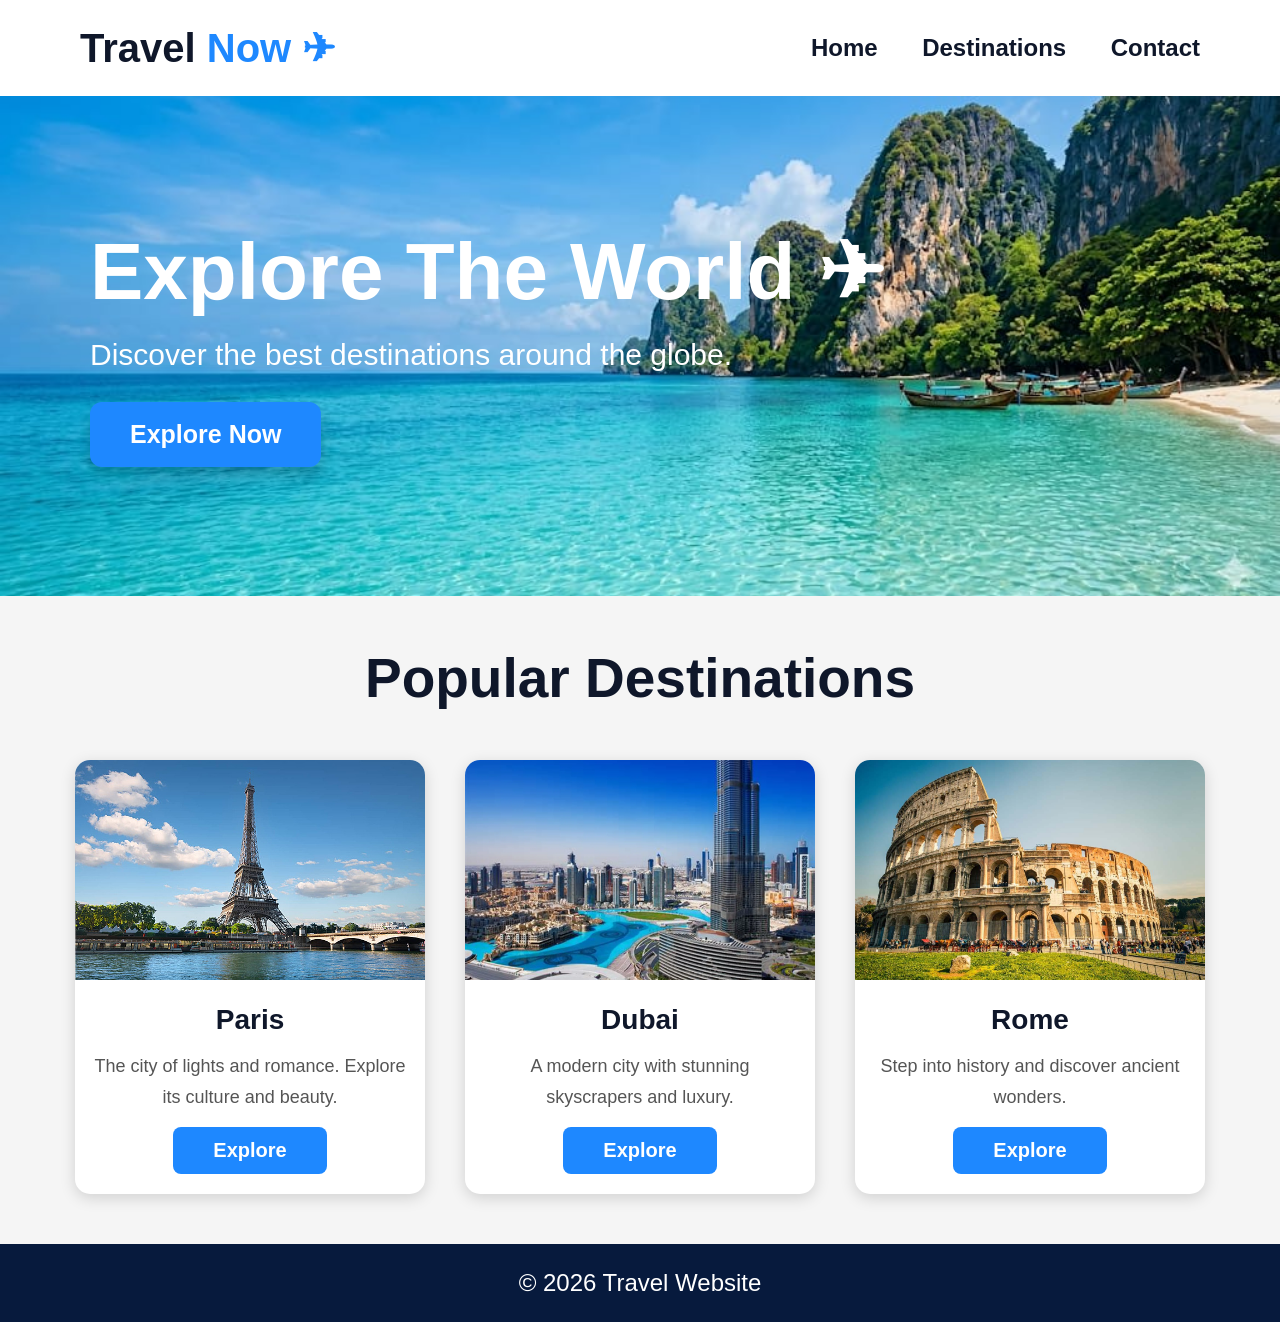
==== index.html @ f2f96668 "Add files via upload" ====
<!DOCTYPE html>
<html lang="en">
<head>
    <meta charset="UTF-8">
    <meta name="viewport" content="width=device-width, initial-scale=1.0">
    <title>TravelNow</title>
    <link rel="stylesheet" href="style.css">
</head>
<body>

    <!-- Navbar -->
    <header>
        <div class="logo">
            <h1>Travel<span> Now ✈</span></h1>
        </div>

        <nav>
            <a href="#home">Home</a>
            <a href="#destinations">Destinations</a>
            <a href="#contact">Contact</a>
        </nav>
    </header>

    <!-- Hero Section -->
    <section class="hero" id="home">
        <div class="hero-content">
            <h2>Explore The World ✈</h2>
            <p>Discover the best destinations around the globe.</p>
            <button>Explore Now</button>
        </div>
    </section>

    <!-- Destinations Section -->
    <section class="destinations" id="destinations">

        <h2>Popular Destinations</h2>

        <div class="cards">

            <!-- Paris -->
            <div class="card">
                <img src="paris.jpg" alt="Paris">
                <h3>Paris </h3>
                <p>
                    The city of lights and romance.
                    Explore its culture and beauty.
                </p>
                  <a href="Explore paris.html">Explore</a>
            </div>

            <!-- Dubai -->
            <div class="card">
                <img src="Dubai.webp" alt="Dubai">
                <h3>Dubai </h3>
                <p>
                    A modern city with stunning
                    skyscrapers and luxury.
                </p>
                 <a href="Explore Dubai.html">Explore</a>
            </div>

            <!-- Rome -->
            <div class="card">
                <img src="Rome.jpg" alt="Rome">
                <h3>Rome </h3>
                <p>
                    Step into history and discover
                    ancient wonders.
                </p>
                <a href="Explore Rome.html">Explore</a>
            </div>

        </div>

    </section>

    <!-- Footer -->
    <footer id="contact">
        <p>© 2026 Travel Website</p>
    </footer>

</body>
</html>
---- style.css ----
*{
    margin: 0;
    padding: 0;
    box-sizing: border-box;
    font-family: Arial, sans-serif;
}

html{
    scroll-behavior: smooth;
}

body{
    background-color: #f5f5f5;
}

/* Navbar */

header{
    display: flex;
    justify-content: space-between;
    align-items: center;
    padding: 25px 80px;
    background: white;
}

.logo h1{
    font-size: 40px;
    color: #0f172a;
}

.logo span{
    color: #1e88ff;
}

nav a{
    text-decoration: none;
    margin-left: 40px;
    color: #0f172a;
    font-size: 24px;
    font-weight: bold;
    transition: 0.3s;
}

nav a:hover{
    color: #1e88ff;
}

/* Hero Section */

.hero{
    height: 500px;
    background-image:url(home.jpeg) ;
    background-size: cover;
    background-position: center;
    display: flex;
    align-items: center;
    padding-left: 90px;
}

.hero-content h2{
    font-size: 80px;
    color: white;
    margin-bottom: 20px;
}

.hero-content p{
    font-size: 30px;
    color: white;
    margin-bottom: 30px;
}

.hero-content button{
    padding: 18px 40px;
    border: none;
    border-radius: 12px;
    background: #1e88ff;
    color: white;
    font-size: 25px;
    font-weight: bold;
    cursor: pointer;
    box-shadow: 0 8px 15px rgba(0,0,0,.2);
}

.hero-content button:hover{
    background: #0066ff;
}

/* Destinations */

.destinations{
    padding: 50px;
    text-align: center;
}

.destinations h2{
    font-size: 55px;
    color: #0f172a;
    margin-bottom: 50px;
}

.cards{
    display: flex;
    justify-content: center;
    gap: 40px;
    flex-wrap: wrap;
}

.card{
    width: 350px;
    background: white;
    border-radius: 15px;
    overflow: hidden;
    box-shadow: 0 4px 15px rgba(0,0,0,.15);
}

.card img{
    width: 100%;
    height: 220px;
    object-fit: cover;
}

.card h3{
    font-size: 28px;
    color: #0f172a;
    margin-top: 20px;
}

.card p{
    font-size: 18px;
    color: #555;
    line-height: 1.7;
    padding: 15px;
}

.card a{
   text-decoration: none;
   display: inline-block;
    margin-bottom: 20px;
    padding: 12px 40px;
    border: none;
    border-radius: 8px;
    background: #1e88ff;
    color: white;
    font-size: 20px;
    font-weight: bold;
    cursor: pointer;
}

.card a:hover{
    background: #0066ff;
}

/* Footer */

footer{
    background: #071a3d;
    color: white;
    text-align: center;
    padding: 25px;
    font-size: 24px;
}




/* For tablets and small screens */
@media (max-width: 768px) {
    header {
        flex-direction: column;
        padding: 20px 40px;
    }

    .logo h1 {
        font-size: 32px;
    }

    nav {
        margin-top: 20px;
        display: flex;
        flex-direction: column;
    }

    nav a {
        margin: 10px 0;
    }

    .hero {
        height: 350px;
        flex-direction: column;
        justify-content: center;
        padding: 20px;
        text-align: center;
    }

    .hero-content h2 {
        font-size: 50px;
    }

    .hero-content p {
        font-size: 24px;
    }

    .cards {
        flex-direction: column;
        gap: 30px;
    }

    .card {
        width: 100%;
    }

    .card img {
        height: 200px;
    }

    .card h3 {
        font-size: 24px;
    }

    .card p {
        font-size: 16px;
    }

    .card button {
        font-size: 18px;
    }
}

/* For mobile screens */
@media (max-width: 480px) {
    .hero-content h2 {
        font-size: 36px;
    }

    .hero-content p {
        font-size: 18px;
    }

    nav a {
        font-size: 20px;
        margin: 8px 0;
    }

    .hero {
        padding: 15px;
    }

    .cards {
        gap: 20px;
    }
}
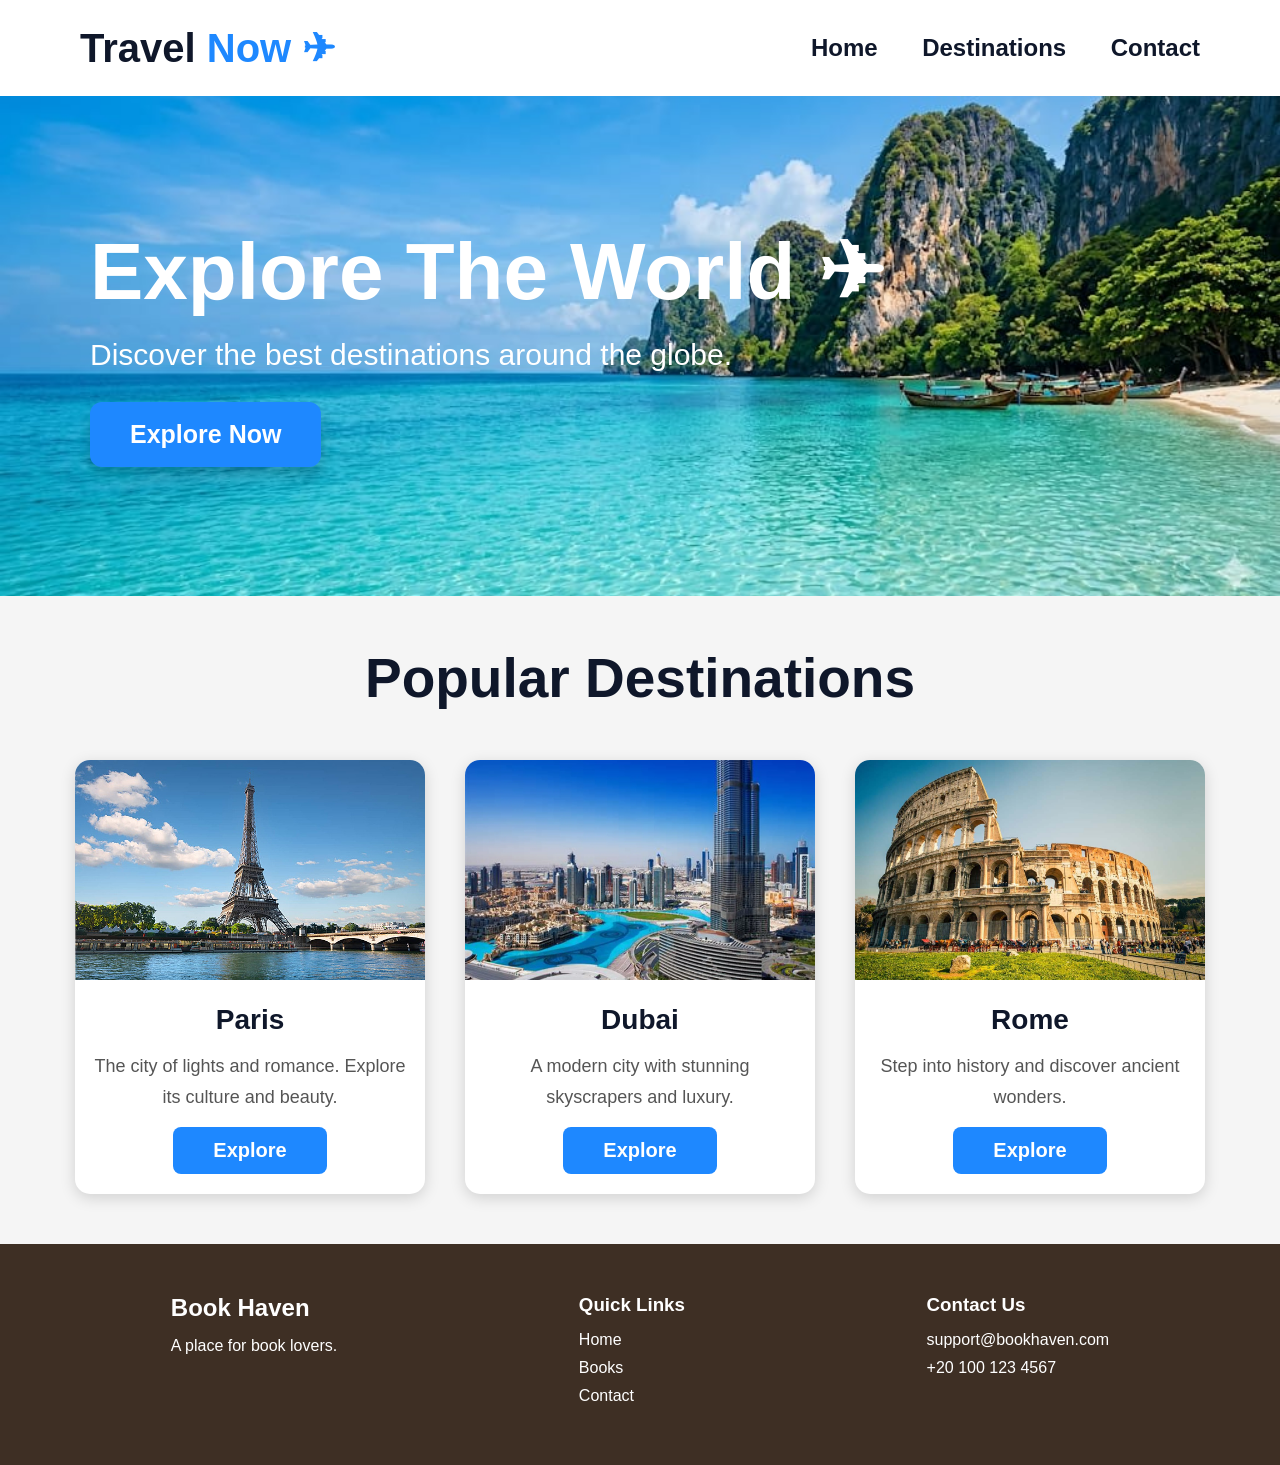
==== commit 1cc588e4: "Add files via upload" ====
--- a/index.html
+++ b/index.html
@@ -73,11 +73,31 @@
         </div>
 
     </section>
+              
+    <!-- Footer -->
+    <section id="Contact">
+<footer>
 
-    <!-- Footer -->
-    <footer id="contact">
-        <p>© 2026 Travel Website</p>
-    </footer>
+    <div>
+        <h2>Book Haven</h2>
+        <p>A place for book lovers.</p>
+    </div>
+
+    <div>
+        <h3>Quick Links</h3>
+        <p>Home</p>
+        <p>Books</p>
+        <p>Contact</p>
+    </div>
+
+    <div>
+        <h3>Contact Us</h3>
+        <p>support@bookhaven.com</p>
+        <p>+20 100 123 4567</p>
+    </div>
+
+</footer>
+</section>
 
 </body>
 </html>
--- a/style.css
+++ b/style.css
@@ -153,12 +153,23 @@
 /* Footer */
 
 footer{
-    background: #071a3d;
-    color: white;
-    text-align: center;
-    padding: 25px;
-    font-size: 24px;
-}
+    background-color: #3e2f24;
+    color: white;
+    padding: 50px;
+    display: flex;
+    justify-content: space-around;
+    flex-wrap: wrap;
+}
+
+footer h2,
+footer h3{
+    margin-bottom: 15px;
+}
+
+footer p{
+    margin-bottom: 10px;
+}
+
 
 
 
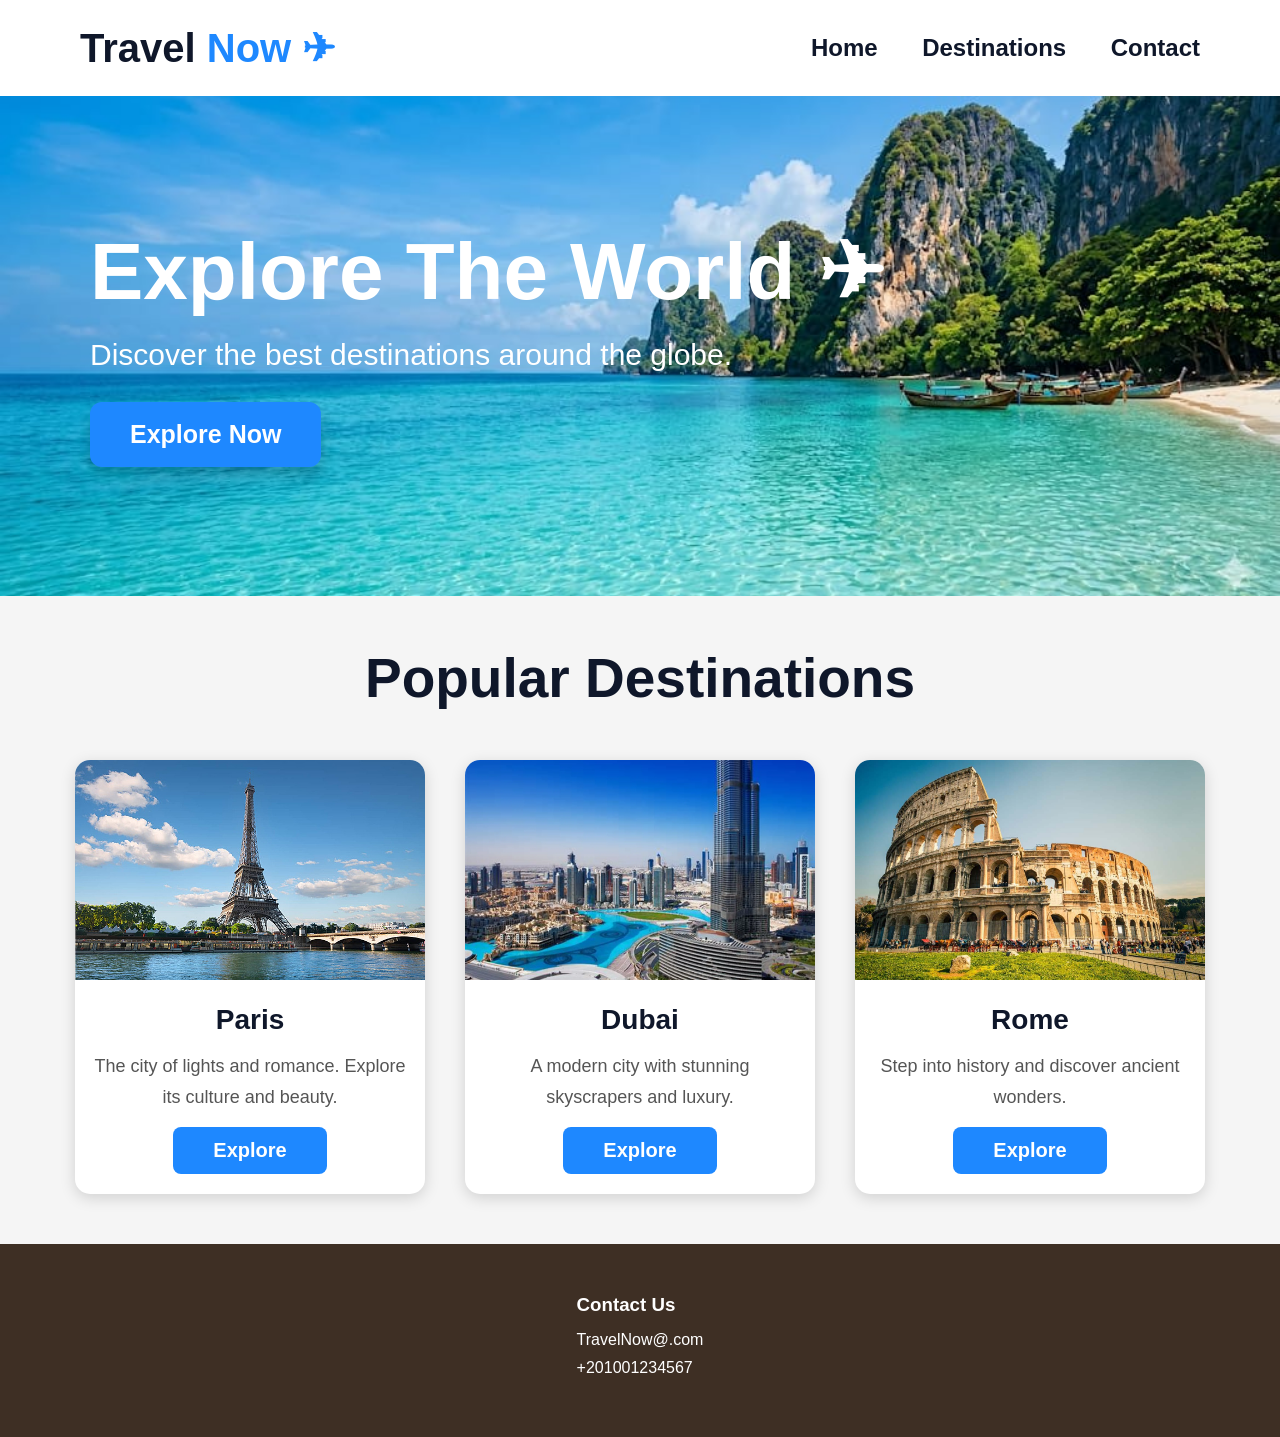
==== commit 3b531ac9: "Add files via upload" ====
--- a/index.html
+++ b/index.html
@@ -78,22 +78,11 @@
     <section id="Contact">
 <footer>
 
-    <div>
-        <h2>Book Haven</h2>
-        <p>A place for book lovers.</p>
-    </div>
-
-    <div>
-        <h3>Quick Links</h3>
-        <p>Home</p>
-        <p>Books</p>
-        <p>Contact</p>
-    </div>
-
+    
     <div>
         <h3>Contact Us</h3>
-        <p>support@bookhaven.com</p>
-        <p>+20 100 123 4567</p>
+        <p>TravelNow@.com</p>
+        <p>+201001234567</p>
     </div>
 
 </footer>
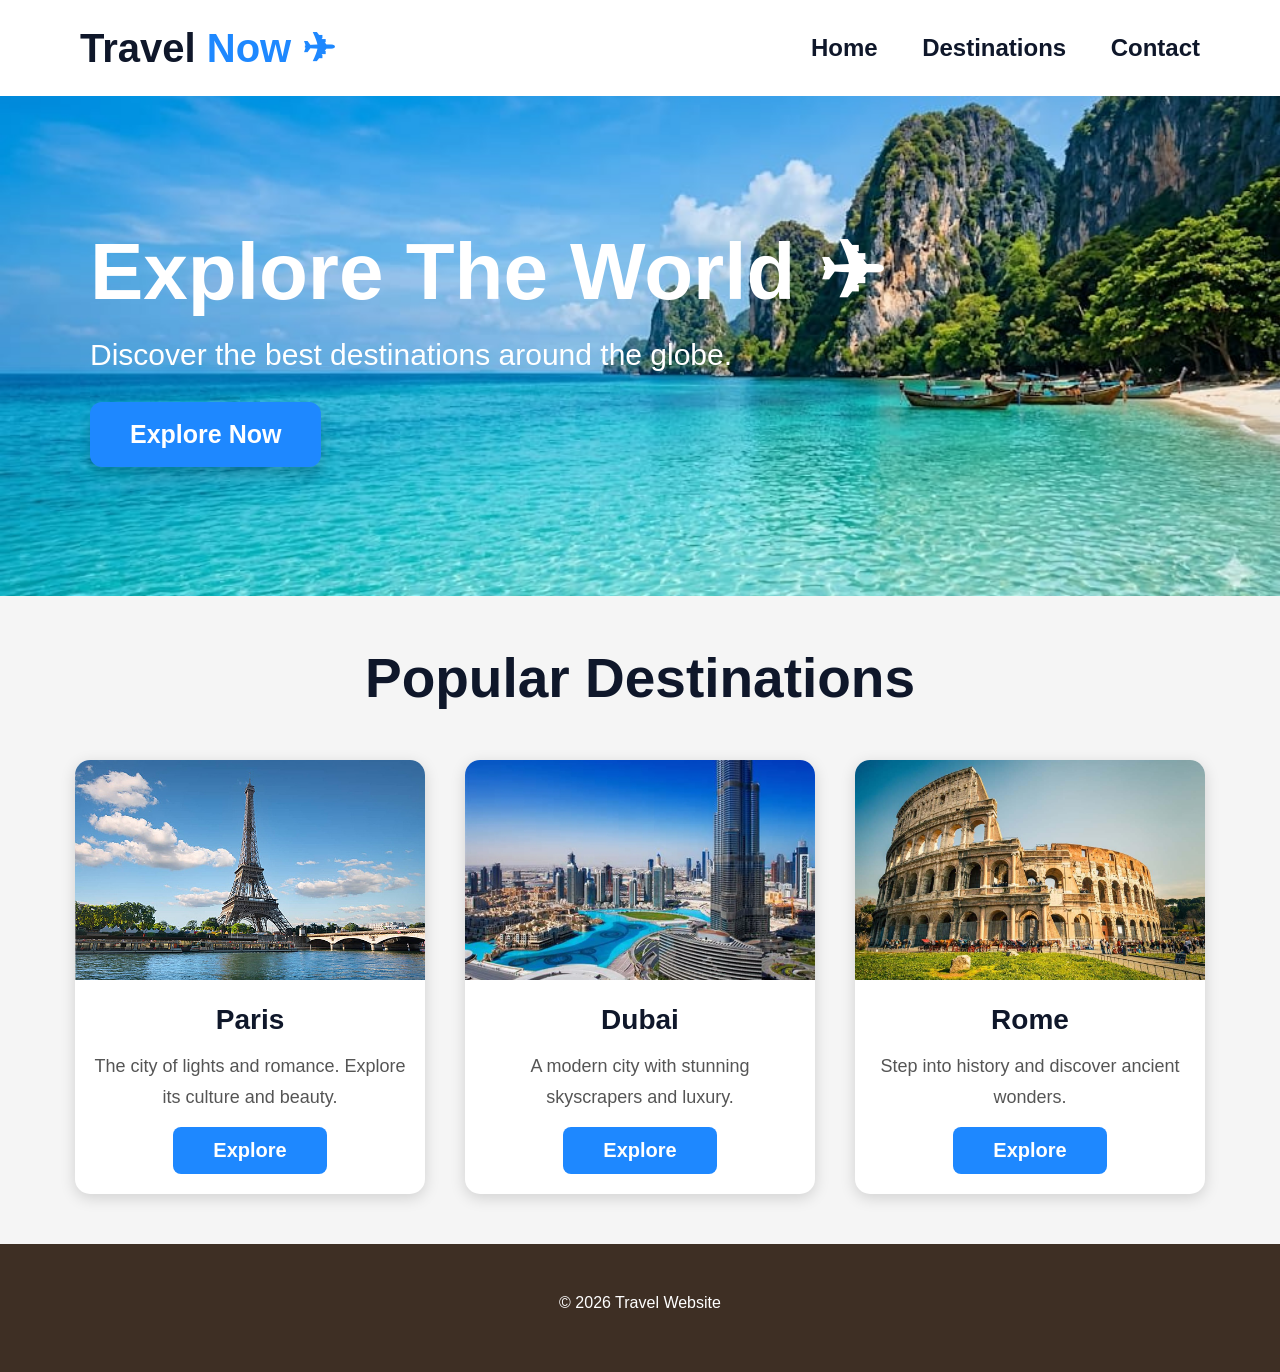
==== commit 842ba9b3: "Add files via upload" ====
--- a/index.html
+++ b/index.html
@@ -75,17 +75,13 @@
     </section>
               
     <!-- Footer -->
-    <section id="Contact">
-<footer>
 
-    
-    <div>
-        <h3>Contact Us</h3>
-        <p>TravelNow@.com</p>
-        <p>+201001234567</p>
-    </div>
+        <footer id="contact">
+        <p>© 2026 Travel Website</p>
+    </footer>
 
-</footer>
+
+
 </section>
 
 </body>
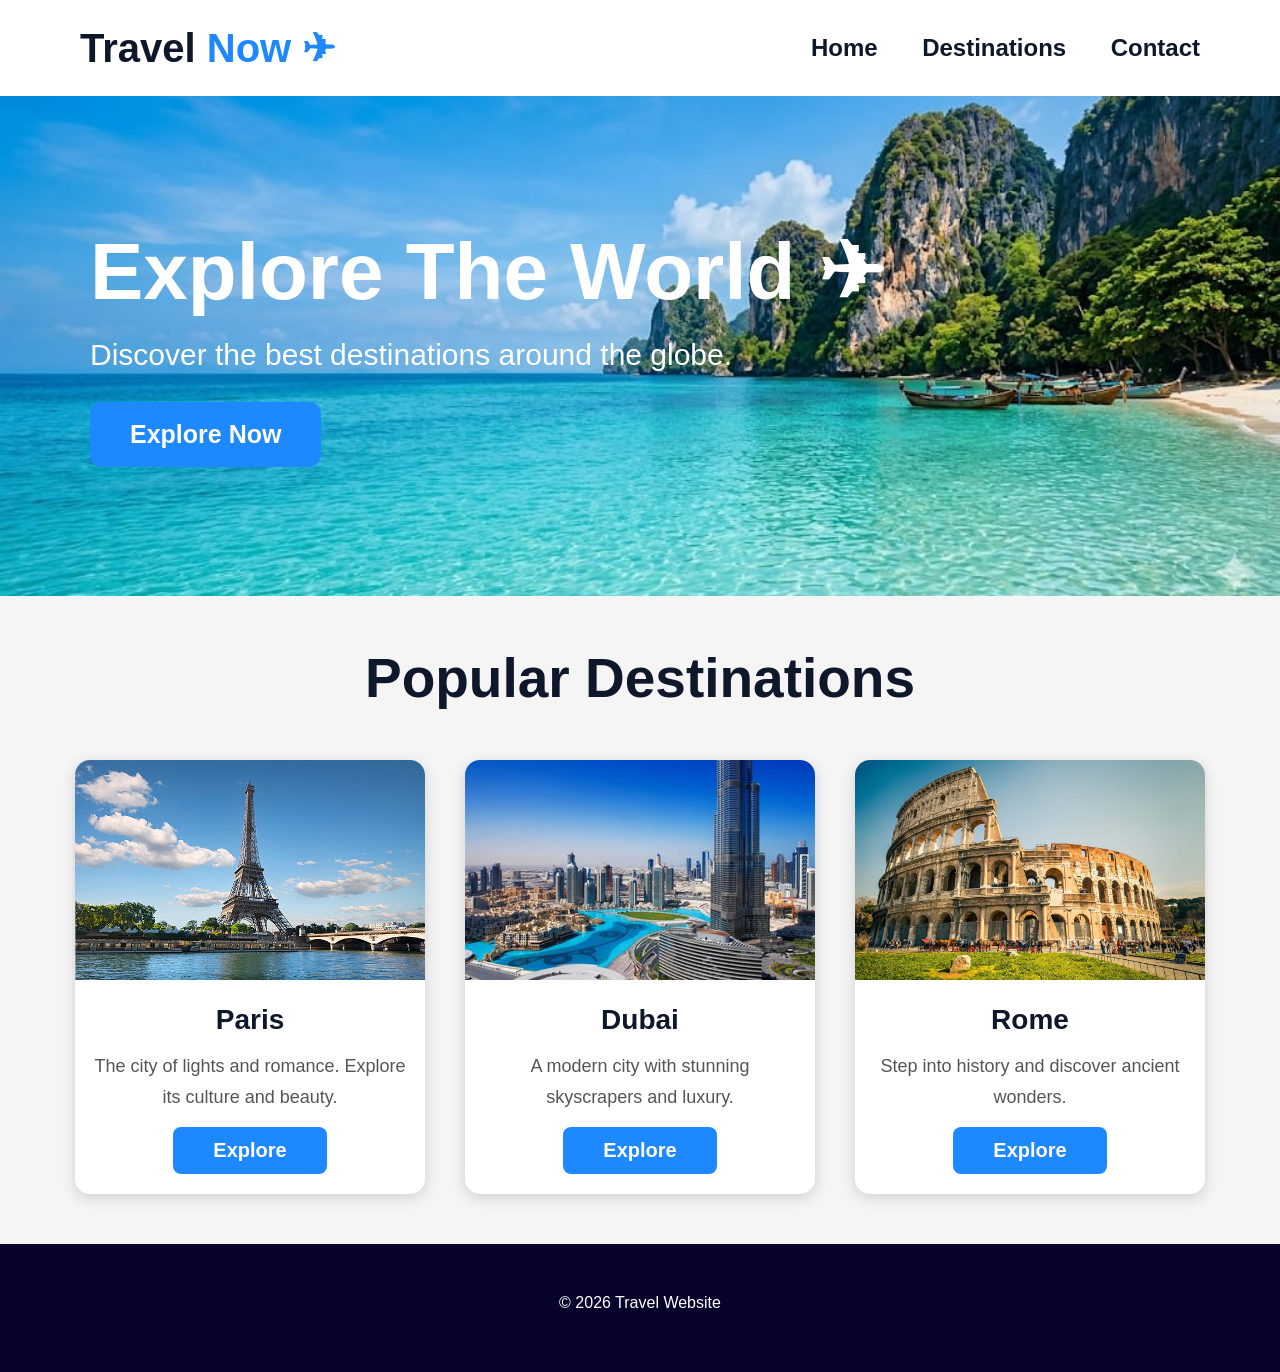
==== commit da903557: "Add files via upload" ====
--- a/index.html
+++ b/index.html
@@ -17,7 +17,7 @@
         <nav>
             <a href="#home">Home</a>
             <a href="#destinations">Destinations</a>
-            <a href="#contact">Contact</a>
+            <a href="Contact.html">Contact</a>
         </nav>
     </header>
 
@@ -26,7 +26,7 @@
         <div class="hero-content">
             <h2>Explore The World ✈</h2>
             <p>Discover the best destinations around the globe.</p>
-            <button>Explore Now</button>
+           <a href="#destinations" class="btn">Explore Now</a>
         </div>
     </section>
 
@@ -76,7 +76,7 @@
               
     <!-- Footer -->
 
-        <footer id="contact">
+        <footer>
         <p>© 2026 Travel Website</p>
     </footer>
 
--- a/style.css
+++ b/style.css
@@ -69,21 +69,22 @@
     margin-bottom: 30px;
 }
 
-.hero-content button{
+
+.btn :hover{
+    background: #0066ff;
+}
+
+.btn{
+    display: inline-block;
     padding: 18px 40px;
-    border: none;
+    background: #1e88ff;
+    color: white;
+    text-decoration: none;
     border-radius: 12px;
-    background: #1e88ff;
-    color: white;
     font-size: 25px;
     font-weight: bold;
-    cursor: pointer;
-    box-shadow: 0 8px 15px rgba(0,0,0,.2);
-}
-
-.hero-content button:hover{
-    background: #0066ff;
-}
+}
+
 
 /* Destinations */
 
@@ -153,7 +154,7 @@
 /* Footer */
 
 footer{
-    background-color: #3e2f24;
+    background-color: #07032b;
     color: white;
     padding: 50px;
     display: flex;
